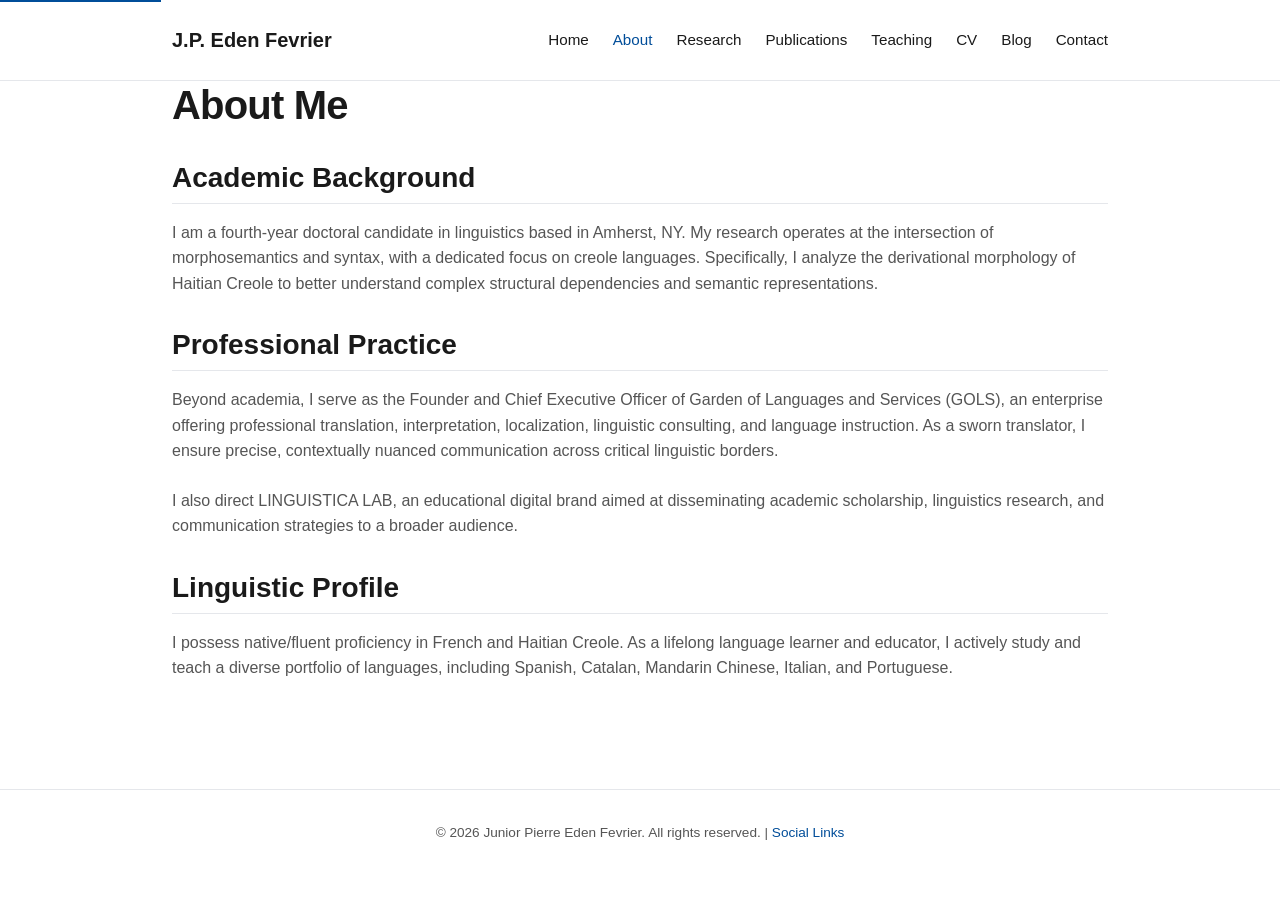
==== about.html @ 9f8e06f8 "Add files via upload" ====
<!DOCTYPE html>
<html lang="en">
<head>
    <meta charset="UTF-8">
    <meta name="viewport" content="width=device-width, initial-scale=1.0">
    <title>About | Junior Pierre Eden Fevrier</title>
    <link rel="stylesheet" href="styles.css">
</head>
<body>
    <a href="#main-content" class="skip-link">Skip to main content</a>
    <header>
        <div class="container header-container">
            <a href="index.html" class="logo">J.P. Eden Fevrier</a>
            <button class="menu-toggle" aria-label="Toggle navigation" aria-expanded="false">☰</button>
            <nav id="primary-nav">
                <ul>
                    <li><a href="index.html">Home</a></li>
                    <li><a href="about.html" style="color: var(--accent-color);">About</a></li>
                    <li><a href="research.html">Research</a></li>
                    <li><a href="publications.html">Publications</a></li>
                    <li><a href="teaching.html">Teaching</a></li>
                    <li><a href="cv.html">CV</a></li>
                    <li><a href="blog.html">Blog</a></li>
                    <li><a href="contact.html">Contact</a></li>
                </ul>
            </nav>
        </div>
    </header>

    <main id="main-content" class="container">
        <h1>About Me</h1>
        
        <section>
            <h2>Academic Background</h2>
            <p>I am a fourth-year doctoral candidate in linguistics based in Amherst, NY. My research operates at the intersection of morphosemantics and syntax, with a dedicated focus on creole languages. Specifically, I analyze the derivational morphology of Haitian Creole to better understand complex structural dependencies and semantic representations.</p>
        </section>

        <section>
            <h2>Professional Practice</h2>
            <p>Beyond academia, I serve as the Founder and Chief Executive Officer of Garden of Languages and Services (GOLS), an enterprise offering professional translation, interpretation, localization, linguistic consulting, and language instruction. As a sworn translator, I ensure precise, contextually nuanced communication across critical linguistic borders.</p>
            <p>I also direct LINGUISTICA LAB, an educational digital brand aimed at disseminating academic scholarship, linguistics research, and communication strategies to a broader audience.</p>
        </section>
        
        <section>
            <h2>Linguistic Profile</h2>
            <p>I possess native/fluent proficiency in French and Haitian Creole. As a lifelong language learner and educator, I actively study and teach a diverse portfolio of languages, including Spanish, Catalan, Mandarin Chinese, Italian, and Portuguese.</p>
        </section>
    </main>

    <footer>
        <div class="container">
            <p>&copy; 2026 Junior Pierre Eden Fevrier. All rights reserved. | <a href="contact.html">Social Links</a></p>
        </div>
    </footer>
    <script>
        const toggle = document.querySelector('.menu-toggle');
        const nav = document.querySelector('#primary-nav');
        toggle.addEventListener('click', () => { nav.classList.toggle('active'); });
    </script>
</body>
</html>
---- styles.css ----
/* styles.css */
:root {
  --bg-color: #ffffff;
  --text-primary: #1a1a1a;
  --text-secondary: #555555;
  --accent-color: #004d99;
  --border-color: #e5e7eb;
  --bg-hover: #f3f4f6;
  --font-sans: -apple-system, BlinkMacSystemFont, "Segoe UI", Roboto, Oxygen-Sans, Ubuntu, Cantarell, "Helvetica Neue", sans-serif;
  --container-width: 1000px;
}

* {
  box-sizing: border-box;
  margin: 0;
  padding: 0;
}

body {
  font-family: var(--font-sans);
  color: var(--text-primary);
  background-color: var(--bg-color);
  line-height: 1.6;
  display: flex;
  flex-direction: column;
  min-height: 100vh;
}

a {
  color: var(--accent-color);
  text-decoration: none;
  transition: color 0.2s ease, text-decoration 0.2s ease;
}

a:hover {
  text-decoration: underline;
}

/* Accessibility */
.skip-link {
  position: absolute;
  top: -40px;
  left: 0;
  background: var(--accent-color);
  color: white;
  padding: 8px;
  z-index: 100;
}
.skip-link:focus {
  top: 0;
}
:focus-visible {
  outline: 2px solid var(--accent-color);
  outline-offset: 2px;
}

/* Typography */
h1, h2, h3, h4 {
  font-weight: 600;
  line-height: 1.2;
  margin-bottom: 1rem;
}
h1 { font-size: 2.5rem; letter-spacing: -0.02em; }
h2 { font-size: 1.75rem; border-bottom: 1px solid var(--border-color); padding-bottom: 0.5rem; margin-top: 2rem; }
h3 { font-size: 1.25rem; }
p, ul, ol { margin-bottom: 1.5rem; color: var(--text-secondary); }
ul, ol { padding-left: 1.5rem; }

/* Layout */
.container {
  width: 100%;
  max-width: var(--container-width);
  margin: 0 auto;
  padding: 0 2rem;
}
main {
  flex: 1;
  padding: 4rem 0;
}

/* Header & Nav */
header {
  border-bottom: 1px solid var(--border-color);
  padding: 1.5rem 0;
}
.header-container {
  display: flex;
  justify-content: space-between;
  align-items: center;
}
.logo {
  font-size: 1.25rem;
  font-weight: 700;
  color: var(--text-primary);
  text-decoration: none;
}
.logo:hover { text-decoration: none; }

nav ul {
  list-style: none;
  display: flex;
  gap: 1.5rem;
  margin: 0;
  padding: 0;
}
nav a {
  color: var(--text-primary);
  font-size: 0.95rem;
  font-weight: 500;
}
nav a:hover {
  color: var(--accent-color);
  text-decoration: none;
}

.menu-toggle {
  display: none;
  background: none;
  border: none;
  font-size: 1.5rem;
  cursor: pointer;
  color: var(--text-primary);
}

/* Buttons */
.btn {
  display: inline-block;
  padding: 0.75rem 1.5rem;
  background-color: var(--bg-hover);
  color: var(--text-primary);
  border: 1px solid var(--border-color);
  border-radius: 4px;
  font-weight: 500;
  text-decoration: none;
  margin-right: 1rem;
  margin-bottom: 1rem;
}
.btn.primary {
  background-color: var(--accent-color);
  color: white;
  border-color: var(--accent-color);
}
.btn:hover {
  background-color: var(--border-color);
  text-decoration: none;
}
.btn.primary:hover {
  background-color: #003366;
}

/* Grids */
.grid-2 {
  display: grid;
  grid-template-columns: 1fr 1fr;
  gap: 2rem;
}
.grid-4 {
  display: grid;
  grid-template-columns: repeat(4, 1fr);
  gap: 1.5rem;
}
.card {
  border: 1px solid var(--border-color);
  padding: 1.5rem;
  border-radius: 4px;
  background: #fff;
}
.card h3 { margin-bottom: 0.5rem; }
.card p { margin-bottom: 0; font-size: 0.9rem; }

/* Timeline (CV) */
.timeline-item {
  margin-bottom: 2rem;
  padding-left: 1.5rem;
  border-left: 2px solid var(--border-color);
  position: relative;
}
.timeline-item::before {
  content: '';
  position: absolute;
  left: -6px;
  top: 6px;
  width: 10px;
  height: 10px;
  border-radius: 50%;
  background: var(--accent-color);
}
.timeline-date {
  font-size: 0.85rem;
  color: var(--accent-color);
  font-weight: 600;
  margin-bottom: 0.25rem;
  display: block;
}

/* Tags */
.tag {
  display: inline-block;
  padding: 0.2rem 0.6rem;
  background: var(--bg-hover);
  border-radius: 20px;
  font-size: 0.75rem;
  font-weight: 600;
  color: var(--text-secondary);
  margin-right: 0.5rem;
}

/* Footer */
footer {
  border-top: 1px solid var(--border-color);
  padding: 2rem 0;
  text-align: center;
  font-size: 0.85rem;
  color: var(--text-secondary);
}

/* Responsive */
@media (max-width: 1080px) {
  .menu-toggle {
    display: block;
  }
  nav {
    display: none;
    width: 100%;
    position: absolute;
    top: 70px;
    left: 0;
    background: var(--bg-color);
    border-bottom: 1px solid var(--border-color);
    padding: 1rem 2rem;
    z-index: 50;
  }
  nav.active {
    display: block;
  }
  nav ul {
    flex-direction: column;
    gap: 1rem;
  }
  .grid-4, .grid-2 {
    grid-template-columns: 1fr;
  }
}
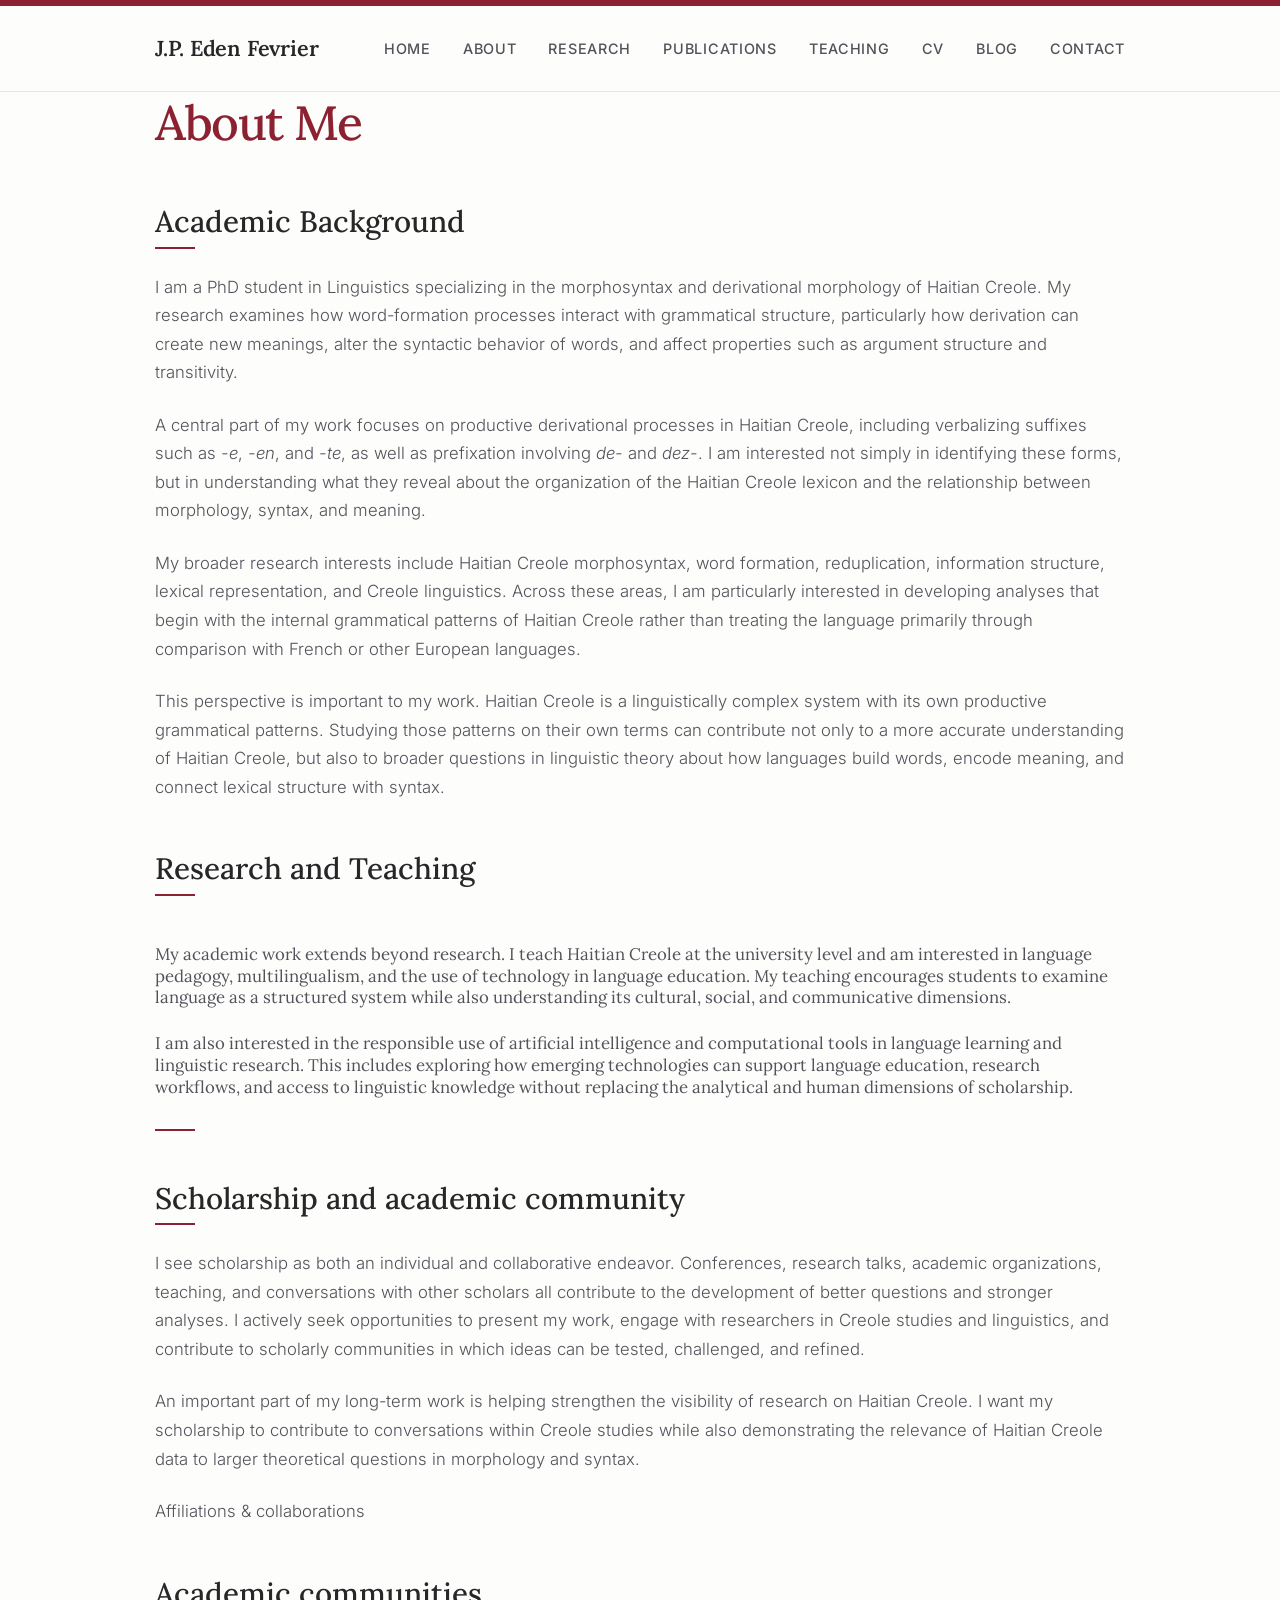
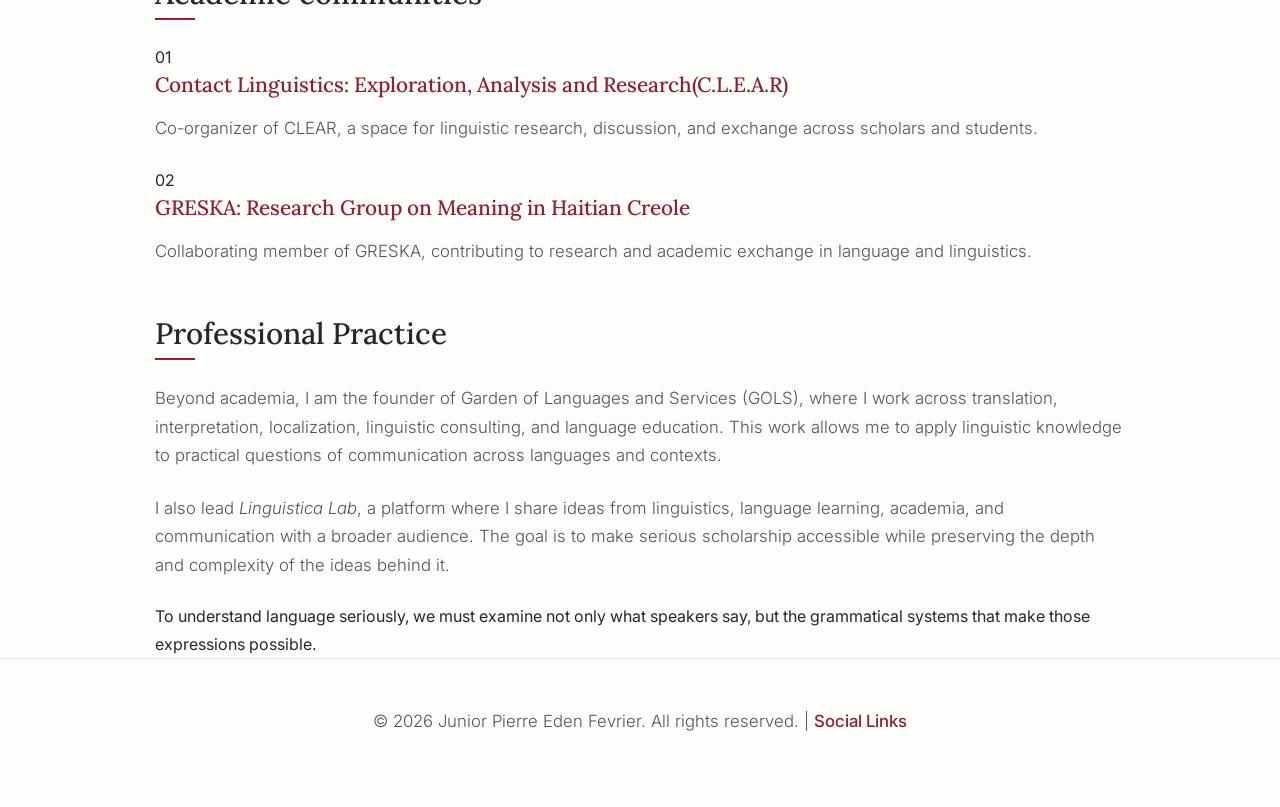
==== commit c15c7909: "Revise content in about.html for clarity and detail Updated the academic background, research, teach" ====
--- a/about.html
+++ b/about.html
@@ -32,19 +32,82 @@
         
         <section>
             <h2>Academic Background</h2>
-            <p>I am a fourth-year doctoral candidate in linguistics based in Amherst, NY. My research operates at the intersection of morphosemantics and syntax, with a dedicated focus on creole languages. Specifically, I analyze the derivational morphology of Haitian Creole to better understand complex structural dependencies and semantic representations.</p>
+            <p>I am a PhD student in Linguistics specializing in the morphosyntax and derivational morphology of Haitian Creole. My research examines how word-formation processes interact with grammatical structure, particularly how derivation can create new meanings, alter the syntactic behavior of words, and affect properties such as argument structure and transitivity.</p>
+
+            <p>A central part of my work focuses on productive derivational processes in Haitian Creole, including verbalizing suffixes such as <em>-e</em>, <em>-en</em>, and <em>-te</em>, as well as prefixation involving <em>de-</em> and <em>dez-</em>. I am interested not simply in identifying these forms, but in understanding what they reveal about the organization of the Haitian Creole lexicon and the relationship between morphology, syntax, and meaning.</p>
+
+            <p>My broader research interests include Haitian Creole morphosyntax, word formation, reduplication, information structure, lexical representation, and Creole linguistics. Across these areas, I am particularly interested in developing analyses that begin with the internal grammatical patterns of Haitian Creole rather than treating the language primarily through comparison with French or other European languages.</p>
+
+            <p>This perspective is important to my work. Haitian Creole is a linguistically complex system with its own productive grammatical patterns. Studying those patterns on their own terms can contribute not only to a more accurate understanding of Haitian Creole, but also to broader questions in linguistic theory about how languages build words, encode meaning, and connect lexical structure with syntax.</p>
         </section>
 
+        </section>
+            <h2>Research and Teaching<h2>
+            <p>My academic work extends beyond research. I teach Haitian Creole at the university level and am interested in language pedagogy, multilingualism, and the use of technology in language education. My teaching encourages students to examine language as a structured system while also understanding its cultural, social, and communicative dimensions.</p>
+
+            <p>I am also interested in the responsible use of artificial intelligence and computational tools in language learning and linguistic research. This includes exploring how emerging technologies can support language education, research workflows, and access to linguistic knowledge without replacing the analytical and human dimensions of scholarship.</p>
+         </section>
+            
+         </section>
+            <h2>Scholarship and academic community</h2>
+            <p>I see scholarship as both an individual and collaborative endeavor. Conferences, research talks, academic organizations, teaching, and conversations with other scholars all contribute to the development of better questions and stronger analyses. I actively seek opportunities to present my work, engage with researchers in Creole studies and linguistics, and contribute to scholarly communities in which ideas can be tested, challenged, and refined.</p>
+            <p>An important part of my long-term work is helping strengthen the visibility of research on Haitian Creole. I want my scholarship to contribute to conversations within Creole studies while also demonstrating the relevance of Haitian Creole data to larger theoretical questions in morphology and syntax.</p>
+        <section>
+
+        <!-- AFFILIATIONS -->
+
+<section class="framework-section shell">
+  <div class="section-heading">
+    <div>
+      <p class="eyebrow">Affiliations & collaborations</p>
+      <h2>Academic communities</h2>
+    </div>
+  </div>
+
+  <div class="framework-list">
+
+    <article>
+      <span>01</span>
+      <div>
+        <h3>
+          <a href="https://ubwp.buffalo.edu/clear-linguistics/" target="_blank" rel="noopener">
+            Contact Linguistics: Exploration, Analysis and Research(C.L.E.A.R) 
+          </a>
+        </h3>
+        <p>
+          Co-organizer of CLEAR, a space for linguistic research,
+          discussion, and exchange across scholars and students.
+        </p>
+      </div>
+    </article>
+
+    <article>
+      <span>02</span>
+      <div>
+        <h3>
+          <a href="https://greskaayiti.com/" target="_blank" rel="noopener">
+            GRESKA: Research Group on Meaning in Haitian Creole
+          </a>
+        </h3>
+        <p>
+          Collaborating member of GRESKA, contributing to research
+          and academic exchange in language and linguistics.
+        </p>
+      </div>
+    </article>
+
+  </div>
+</section>
+    
         <section>
             <h2>Professional Practice</h2>
-            <p>Beyond academia, I serve as the Founder and Chief Executive Officer of Garden of Languages and Services (GOLS), an enterprise offering professional translation, interpretation, localization, linguistic consulting, and language instruction. As a sworn translator, I ensure precise, contextually nuanced communication across critical linguistic borders.</p>
-            <p>I also direct LINGUISTICA LAB, an educational digital brand aimed at disseminating academic scholarship, linguistics research, and communication strategies to a broader audience.</p>
+            <p>Beyond academia, I am the founder of Garden of Languages and Services (GOLS), where I work across translation, interpretation, localization, linguistic consulting, and language education. This work allows me to apply linguistic knowledge to practical questions of communication across languages and contexts.</p>
+            <p>I also lead <em>Linguistica Lab</em>, a platform where I share ideas from linguistics, language learning, academia, and communication with a broader audience. The goal is to make serious scholarship accessible while preserving the depth and complexity of the ideas behind it.</p>
+        
+        <blockquote>To understand language seriously, we must examine not only what speakers say, but the grammatical systems that make those expressions possible.</blockquote>
         </section>
         
-        <section>
-            <h2>Linguistic Profile</h2>
-            <p>I possess native/fluent proficiency in French and Haitian Creole. As a lifelong language learner and educator, I actively study and teach a diverse portfolio of languages, including Spanish, Catalan, Mandarin Chinese, Italian, and Portuguese.</p>
-        </section>
+
     </main>
 
     <footer>
@@ -58,4 +121,4 @@
         toggle.addEventListener('click', () => { nav.classList.toggle('active'); });
     </script>
 </body>
-</html>+</html>
--- a/styles.css
+++ b/styles.css
@@ -1,13 +1,29 @@
-/* styles.css */
+/* ==========================================================================
+   styles.css | Premium Editorial Academic Theme
+   ========================================================================== */
+
+@import url('https://fonts.googleapis.com/css2?family=Inter:wght@300;400;500;600&family=Lora:ital,wght@0,400;0,500;0,600;1,400;1,500&display=swap');
+
 :root {
-  --bg-color: #ffffff;
-  --text-primary: #1a1a1a;
-  --text-secondary: #555555;
-  --accent-color: #004d99;
-  --border-color: #e5e7eb;
-  --bg-hover: #f3f4f6;
-  --font-sans: -apple-system, BlinkMacSystemFont, "Segoe UI", Roboto, Oxygen-Sans, Ubuntu, Cantarell, "Helvetica Neue", sans-serif;
-  --container-width: 1000px;
+  /* Color Palette */
+  --bg-body: #FDFDFB; /* Warm, paper-like off-white */
+  --bg-surface: #FFFFFF;
+  --text-main: #27272A; /* Slate 800 */
+  --text-muted: #52525B; /* Slate 600 */
+  --accent-primary: #8C2131; /* Deep Academic Burgundy */
+  --accent-hover: #6A1825;
+  --border-light: #E4E4E7;
+  --border-dark: #D4D4D8;
+  
+  /* Typography */
+  --font-heading: 'Lora', serif;
+  --font-body: 'Inter', sans-serif;
+  
+  /* Layout & Effects */
+  --container-width: 1050px;
+  --shadow-sm: 0 2px 8px rgba(0,0,0,0.04);
+  --shadow-md: 0 12px 24px rgba(39, 39, 42, 0.08);
+  --transition: all 0.3s cubic-bezier(0.4, 0, 0.2, 1);
 }
 
 * {
@@ -17,99 +33,136 @@
 }
 
 body {
-  font-family: var(--font-sans);
-  color: var(--text-primary);
-  background-color: var(--bg-color);
-  line-height: 1.6;
+  font-family: var(--font-body);
+  color: var(--text-main);
+  background-color: var(--bg-body);
+  line-height: 1.7;
   display: flex;
   flex-direction: column;
   min-height: 100vh;
-}
+  border-top: 6px solid var(--accent-primary); /* Distinctive top brand bar */
+}
+
+/* ==========================================================================
+   Typography
+   ========================================================================== */
+h1, h2, h3, h4 {
+  font-family: var(--font-heading);
+  font-weight: 500;
+  line-height: 1.3;
+  color: var(--text-main);
+  margin-bottom: 1rem;
+}
+
+h1 { 
+  font-size: 3rem; 
+  letter-spacing: -0.03em; 
+  color: var(--accent-primary);
+}
+
+h2 { 
+  font-size: 1.85rem; 
+  margin-top: 3rem;
+  margin-bottom: 1.5rem;
+  position: relative;
+  padding-bottom: 0.5rem;
+}
+
+/* Elegant custom underline for H2s */
+h2::after {
+  content: '';
+  position: absolute;
+  left: 0;
+  bottom: 0;
+  width: 40px;
+  height: 2px;
+  background-color: var(--accent-primary);
+}
+
+h3 { font-size: 1.3rem; }
+
+p, ul, ol { 
+  margin-bottom: 1.5rem; 
+  color: var(--text-muted); 
+  font-size: 1.05rem;
+  font-weight: 300;
+}
+
+ul, ol { padding-left: 1.5rem; }
 
 a {
-  color: var(--accent-color);
+  color: var(--accent-primary);
   text-decoration: none;
-  transition: color 0.2s ease, text-decoration 0.2s ease;
+  transition: var(--transition);
+  font-weight: 500;
 }
 
 a:hover {
+  color: var(--accent-hover);
   text-decoration: underline;
-}
-
-/* Accessibility */
-.skip-link {
-  position: absolute;
-  top: -40px;
-  left: 0;
-  background: var(--accent-color);
-  color: white;
-  padding: 8px;
-  z-index: 100;
-}
-.skip-link:focus {
-  top: 0;
-}
-:focus-visible {
-  outline: 2px solid var(--accent-color);
-  outline-offset: 2px;
-}
-
-/* Typography */
-h1, h2, h3, h4 {
-  font-weight: 600;
-  line-height: 1.2;
-  margin-bottom: 1rem;
-}
-h1 { font-size: 2.5rem; letter-spacing: -0.02em; }
-h2 { font-size: 1.75rem; border-bottom: 1px solid var(--border-color); padding-bottom: 0.5rem; margin-top: 2rem; }
-h3 { font-size: 1.25rem; }
-p, ul, ol { margin-bottom: 1.5rem; color: var(--text-secondary); }
-ul, ol { padding-left: 1.5rem; }
-
-/* Layout */
+  text-underline-offset: 4px;
+}
+
+/* ==========================================================================
+   Layout & Components
+   ========================================================================== */
 .container {
   width: 100%;
   max-width: var(--container-width);
   margin: 0 auto;
-  padding: 0 2rem;
-}
+  padding: 0 2.5rem;
+}
+
 main {
   flex: 1;
-  padding: 4rem 0;
+  padding: 5rem 0;
 }
 
 /* Header & Nav */
 header {
-  border-bottom: 1px solid var(--border-color);
+  background-color: rgba(253, 253, 251, 0.95);
+  backdrop-filter: blur(8px);
+  position: sticky;
+  top: 0;
+  z-index: 10;
+  border-bottom: 1px solid var(--border-light);
   padding: 1.5rem 0;
 }
+
 .header-container {
   display: flex;
   justify-content: space-between;
   align-items: center;
 }
+
 .logo {
-  font-size: 1.25rem;
-  font-weight: 700;
-  color: var(--text-primary);
-  text-decoration: none;
-}
-.logo:hover { text-decoration: none; }
+  font-family: var(--font-heading);
+  font-size: 1.35rem;
+  font-weight: 600;
+  color: var(--text-main);
+  letter-spacing: -0.01em;
+}
+
+.logo:hover { text-decoration: none; color: var(--accent-primary); }
 
 nav ul {
   list-style: none;
   display: flex;
-  gap: 1.5rem;
+  gap: 2rem;
   margin: 0;
   padding: 0;
 }
+
 nav a {
-  color: var(--text-primary);
-  font-size: 0.95rem;
+  color: var(--text-muted);
+  font-size: 0.9rem;
   font-weight: 500;
-}
-nav a:hover {
-  color: var(--accent-color);
+  text-transform: uppercase;
+  letter-spacing: 0.05em;
+}
+
+nav a:hover, nav a[style*="color: var(--accent-color)"] {
+  color: var(--accent-primary);
   text-decoration: none;
 }
 
@@ -119,125 +172,163 @@
   border: none;
   font-size: 1.5rem;
   cursor: pointer;
-  color: var(--text-primary);
+  color: var(--text-main);
 }
 
 /* Buttons */
 .btn {
   display: inline-block;
-  padding: 0.75rem 1.5rem;
-  background-color: var(--bg-hover);
-  color: var(--text-primary);
-  border: 1px solid var(--border-color);
-  border-radius: 4px;
-  font-weight: 500;
-  text-decoration: none;
+  padding: 0.85rem 1.75rem;
+  background-color: transparent;
+  color: var(--text-main);
+  border: 1px solid var(--border-dark);
+  border-radius: 3px;
+  font-family: var(--font-body);
+  font-size: 0.85rem;
+  font-weight: 600;
+  text-transform: uppercase;
+  letter-spacing: 0.05em;
   margin-right: 1rem;
   margin-bottom: 1rem;
-}
+  transition: var(--transition);
+}
+
 .btn.primary {
-  background-color: var(--accent-color);
-  color: white;
-  border-color: var(--accent-color);
-}
+  background-color: var(--accent-primary);
+  color: #FFF;
+  border-color: var(--accent-primary);
+}
+
 .btn:hover {
-  background-color: var(--border-color);
+  background-color: var(--text-main);
+  border-color: var(--text-main);
+  color: #FFF;
   text-decoration: none;
-}
+  transform: translateY(-2px);
+  box-shadow: var(--shadow-sm);
+}
+
 .btn.primary:hover {
-  background-color: #003366;
-}
-
-/* Grids */
-.grid-2 {
-  display: grid;
-  grid-template-columns: 1fr 1fr;
-  gap: 2rem;
-}
-.grid-4 {
-  display: grid;
-  grid-template-columns: repeat(4, 1fr);
-  gap: 1.5rem;
-}
+  background-color: var(--accent-hover);
+  border-color: var(--accent-hover);
+}
+
+/* Cards (Editorial Style) */
+.grid-2 { display: grid; grid-template-columns: 1fr 1fr; gap: 2.5rem; }
+.grid-4 { display: grid; grid-template-columns: repeat(4, 1fr); gap: 1.5rem; }
+
 .card {
-  border: 1px solid var(--border-color);
-  padding: 1.5rem;
+  background: var(--bg-surface);
+  border: 1px solid var(--border-light);
+  border-left: 3px solid transparent;
+  padding: 2rem;
   border-radius: 4px;
-  background: #fff;
-}
-.card h3 { margin-bottom: 0.5rem; }
-.card p { margin-bottom: 0; font-size: 0.9rem; }
+  transition: var(--transition);
+}
+
+.card:hover {
+  border-left-color: var(--accent-primary);
+  box-shadow: var(--shadow-md);
+  transform: translateY(-4px);
+}
+
+.card h3 { margin-bottom: 0.75rem; font-size: 1.2rem; }
+.card p { margin-bottom: 0; font-size: 0.95rem; }
 
 /* Timeline (CV) */
 .timeline-item {
-  margin-bottom: 2rem;
-  padding-left: 1.5rem;
-  border-left: 2px solid var(--border-color);
+  margin-bottom: 2.5rem;
+  padding-left: 2rem;
+  border-left: 1px solid var(--border-dark);
   position: relative;
 }
+
 .timeline-item::before {
   content: '';
   position: absolute;
-  left: -6px;
+  left: -5px;
   top: 6px;
-  width: 10px;
-  height: 10px;
+  width: 9px;
+  height: 9px;
   border-radius: 50%;
-  background: var(--accent-color);
-}
+  background: var(--bg-body);
+  border: 2px solid var(--accent-primary);
+}
+
 .timeline-date {
+  font-family: var(--font-body);
   font-size: 0.85rem;
-  color: var(--accent-color);
+  color: var(--text-muted);
+  text-transform: uppercase;
+  letter-spacing: 0.05em;
   font-weight: 600;
-  margin-bottom: 0.25rem;
+  margin-bottom: 0.5rem;
   display: block;
 }
 
 /* Tags */
 .tag {
   display: inline-block;
-  padding: 0.2rem 0.6rem;
-  background: var(--bg-hover);
+  padding: 0.25rem 0.75rem;
+  background: var(--bg-surface);
+  border: 1px solid var(--border-light);
   border-radius: 20px;
   font-size: 0.75rem;
   font-weight: 600;
-  color: var(--text-secondary);
+  text-transform: uppercase;
+  letter-spacing: 0.05em;
+  color: var(--text-muted);
   margin-right: 0.5rem;
+  margin-bottom: 0.5rem;
+}
+
+/* Accessibility */
+.skip-link {
+  position: absolute;
+  top: -40px;
+  left: 0;
+  background: var(--accent-primary);
+  color: white;
+  padding: 8px;
+  z-index: 100;
+}
+.skip-link:focus { top: 0; }
+:focus-visible {
+  outline: 2px dashed var(--accent-primary);
+  outline-offset: 4px;
 }
 
 /* Footer */
 footer {
-  border-top: 1px solid var(--border-color);
-  padding: 2rem 0;
+  border-top: 1px solid var(--border-light);
+  padding: 3rem 0;
   text-align: center;
-  font-size: 0.85rem;
-  color: var(--text-secondary);
+  font-family: var(--font-body);
+  font-size: 0.9rem;
+  color: var(--text-muted);
 }
 
 /* Responsive */
 @media (max-width: 1080px) {
-  .menu-toggle {
-    display: block;
-  }
+  .menu-toggle { display: block; }
   nav {
     display: none;
     width: 100%;
     position: absolute;
-    top: 70px;
+    top: 79px;
     left: 0;
-    background: var(--bg-color);
-    border-bottom: 1px solid var(--border-color);
-    padding: 1rem 2rem;
-    z-index: 50;
+    background: rgba(253, 253, 251, 0.98);
+    backdrop-filter: blur(8px);
+    border-bottom: 1px solid var(--border-light);
+    padding: 2rem;
+    box-shadow: var(--shadow-sm);
   }
-  nav.active {
-    display: block;
-  }
+  nav.active { display: block; }
   nav ul {
     flex-direction: column;
-    gap: 1rem;
+    gap: 1.5rem;
+    text-align: center;
   }
-  .grid-4, .grid-2 {
-    grid-template-columns: 1fr;
-  }
-}+  .grid-4, .grid-2 { grid-template-columns: 1fr; }
+  h1 { font-size: 2.5rem; }
+}
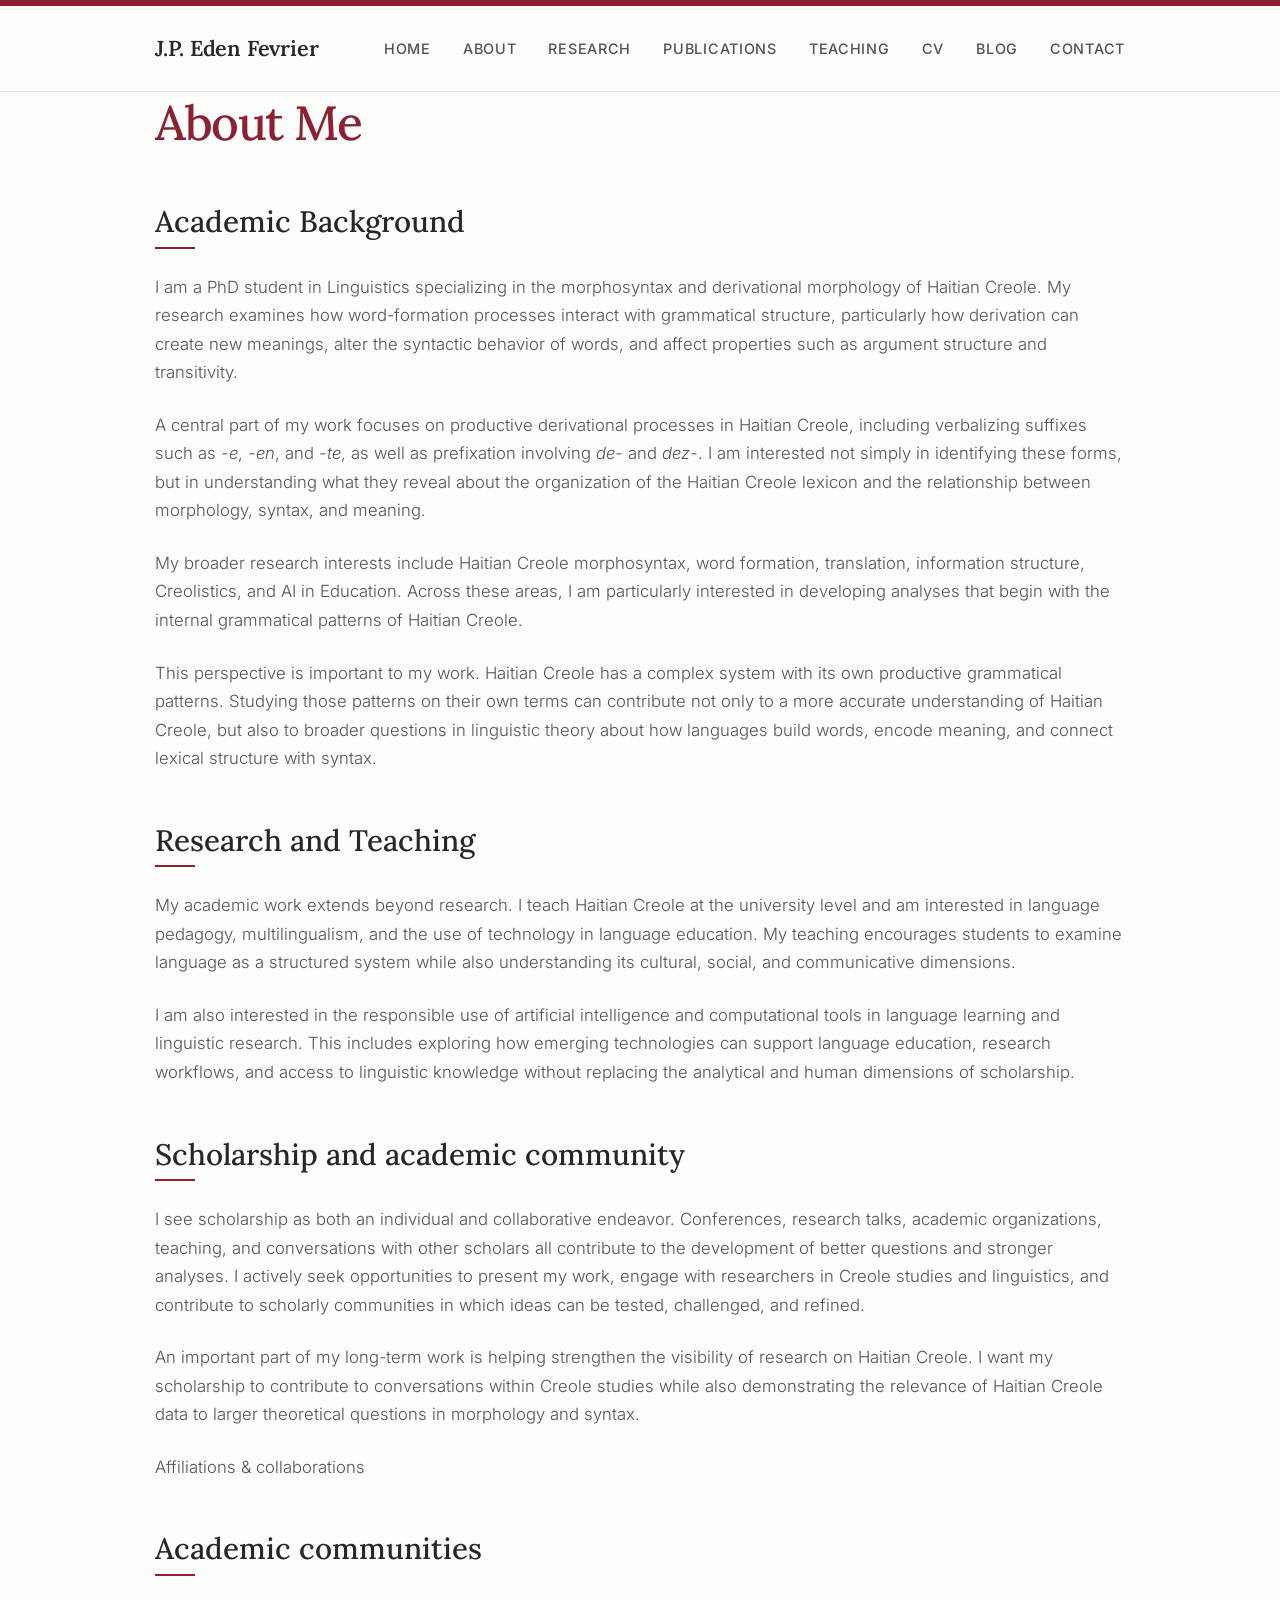
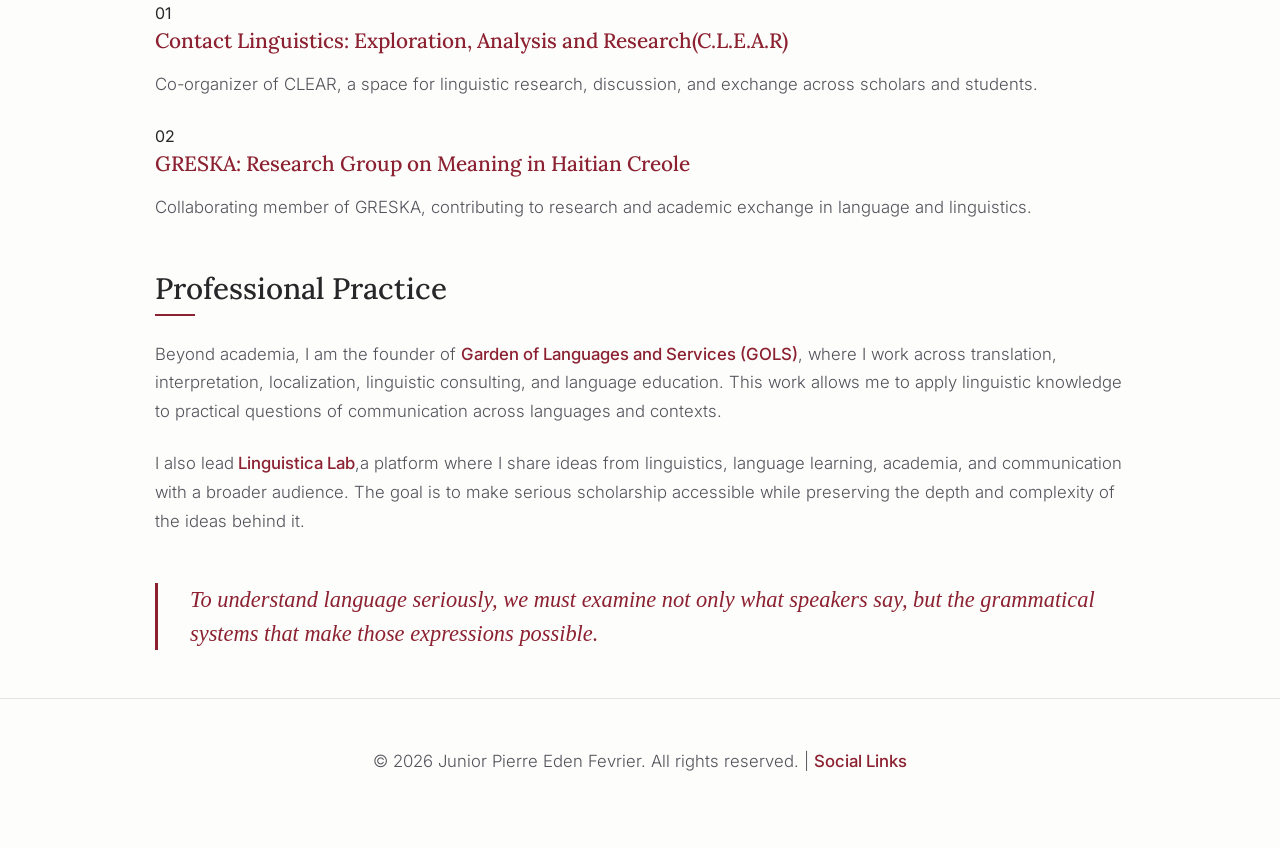
==== commit fffc9a8d: "Update research interests and improve HTML structure" ====
--- a/about.html
+++ b/about.html
@@ -36,13 +36,13 @@
 
             <p>A central part of my work focuses on productive derivational processes in Haitian Creole, including verbalizing suffixes such as <em>-e</em>, <em>-en</em>, and <em>-te</em>, as well as prefixation involving <em>de-</em> and <em>dez-</em>. I am interested not simply in identifying these forms, but in understanding what they reveal about the organization of the Haitian Creole lexicon and the relationship between morphology, syntax, and meaning.</p>
 
-            <p>My broader research interests include Haitian Creole morphosyntax, word formation, reduplication, information structure, lexical representation, and Creole linguistics. Across these areas, I am particularly interested in developing analyses that begin with the internal grammatical patterns of Haitian Creole rather than treating the language primarily through comparison with French or other European languages.</p>
+            <p>My broader research interests include Haitian Creole morphosyntax, word formation, translation, information structure, Creolistics, and AI in Education. Across these areas, I am particularly interested in developing analyses that begin with the internal grammatical patterns of Haitian Creole.</p>
 
-            <p>This perspective is important to my work. Haitian Creole is a linguistically complex system with its own productive grammatical patterns. Studying those patterns on their own terms can contribute not only to a more accurate understanding of Haitian Creole, but also to broader questions in linguistic theory about how languages build words, encode meaning, and connect lexical structure with syntax.</p>
+            <p>This perspective is important to my work. Haitian Creole has a complex system with its own productive grammatical patterns. Studying those patterns on their own terms can contribute not only to a more accurate understanding of Haitian Creole, but also to broader questions in linguistic theory about how languages build words, encode meaning, and connect lexical structure with syntax.</p>
         </section>
 
         </section>
-            <h2>Research and Teaching<h2>
+            <h2>Research and Teaching</h2>
             <p>My academic work extends beyond research. I teach Haitian Creole at the university level and am interested in language pedagogy, multilingualism, and the use of technology in language education. My teaching encourages students to examine language as a structured system while also understanding its cultural, social, and communicative dimensions.</p>
 
             <p>I am also interested in the responsible use of artificial intelligence and computational tools in language learning and linguistic research. This includes exploring how emerging technologies can support language education, research workflows, and access to linguistic knowledge without replacing the analytical and human dimensions of scholarship.</p>
@@ -101,10 +101,11 @@
     
         <section>
             <h2>Professional Practice</h2>
-            <p>Beyond academia, I am the founder of Garden of Languages and Services (GOLS), where I work across translation, interpretation, localization, linguistic consulting, and language education. This work allows me to apply linguistic knowledge to practical questions of communication across languages and contexts.</p>
-            <p>I also lead <em>Linguistica Lab</em>, a platform where I share ideas from linguistics, language learning, academia, and communication with a broader audience. The goal is to make serious scholarship accessible while preserving the depth and complexity of the ideas behind it.</p>
+            <p>Beyond academia, I am the founder of <a href="gols1.com" target="_blank" rel="noopener">Garden of Languages and Services (GOLS)</a>, where I work across translation, interpretation, localization, linguistic consulting, and language education. This work allows me to apply linguistic knowledge to practical questions of communication across languages and contexts.</p>
+            <p>I also lead<a href="https://www.youtube.com/@Linguistica_Lab" target="_blank" rel="noopener"> Linguistica Lab</a>,a platform where I share ideas from linguistics, language learning, academia, and communication with a broader audience. The goal is to make serious scholarship accessible while preserving the depth and complexity of the ideas behind it.</p>
         
-        <blockquote>To understand language seriously, we must examine not only what speakers say, but the grammatical systems that make those expressions possible.</blockquote>
+        <blockquote style="border-left: 3px solid var(--accent-primary); margin: 3rem 0; padding-left: 2rem; font-family: var(--font-heading); font-size: 1.4rem; color: var(--accent-primary); font-style: italic; line-height: 1.5;">To understand language seriously, we must examine not only what speakers say, but the grammatical systems that make those expressions possible.</blockquote>
+        
         </section>
         
 
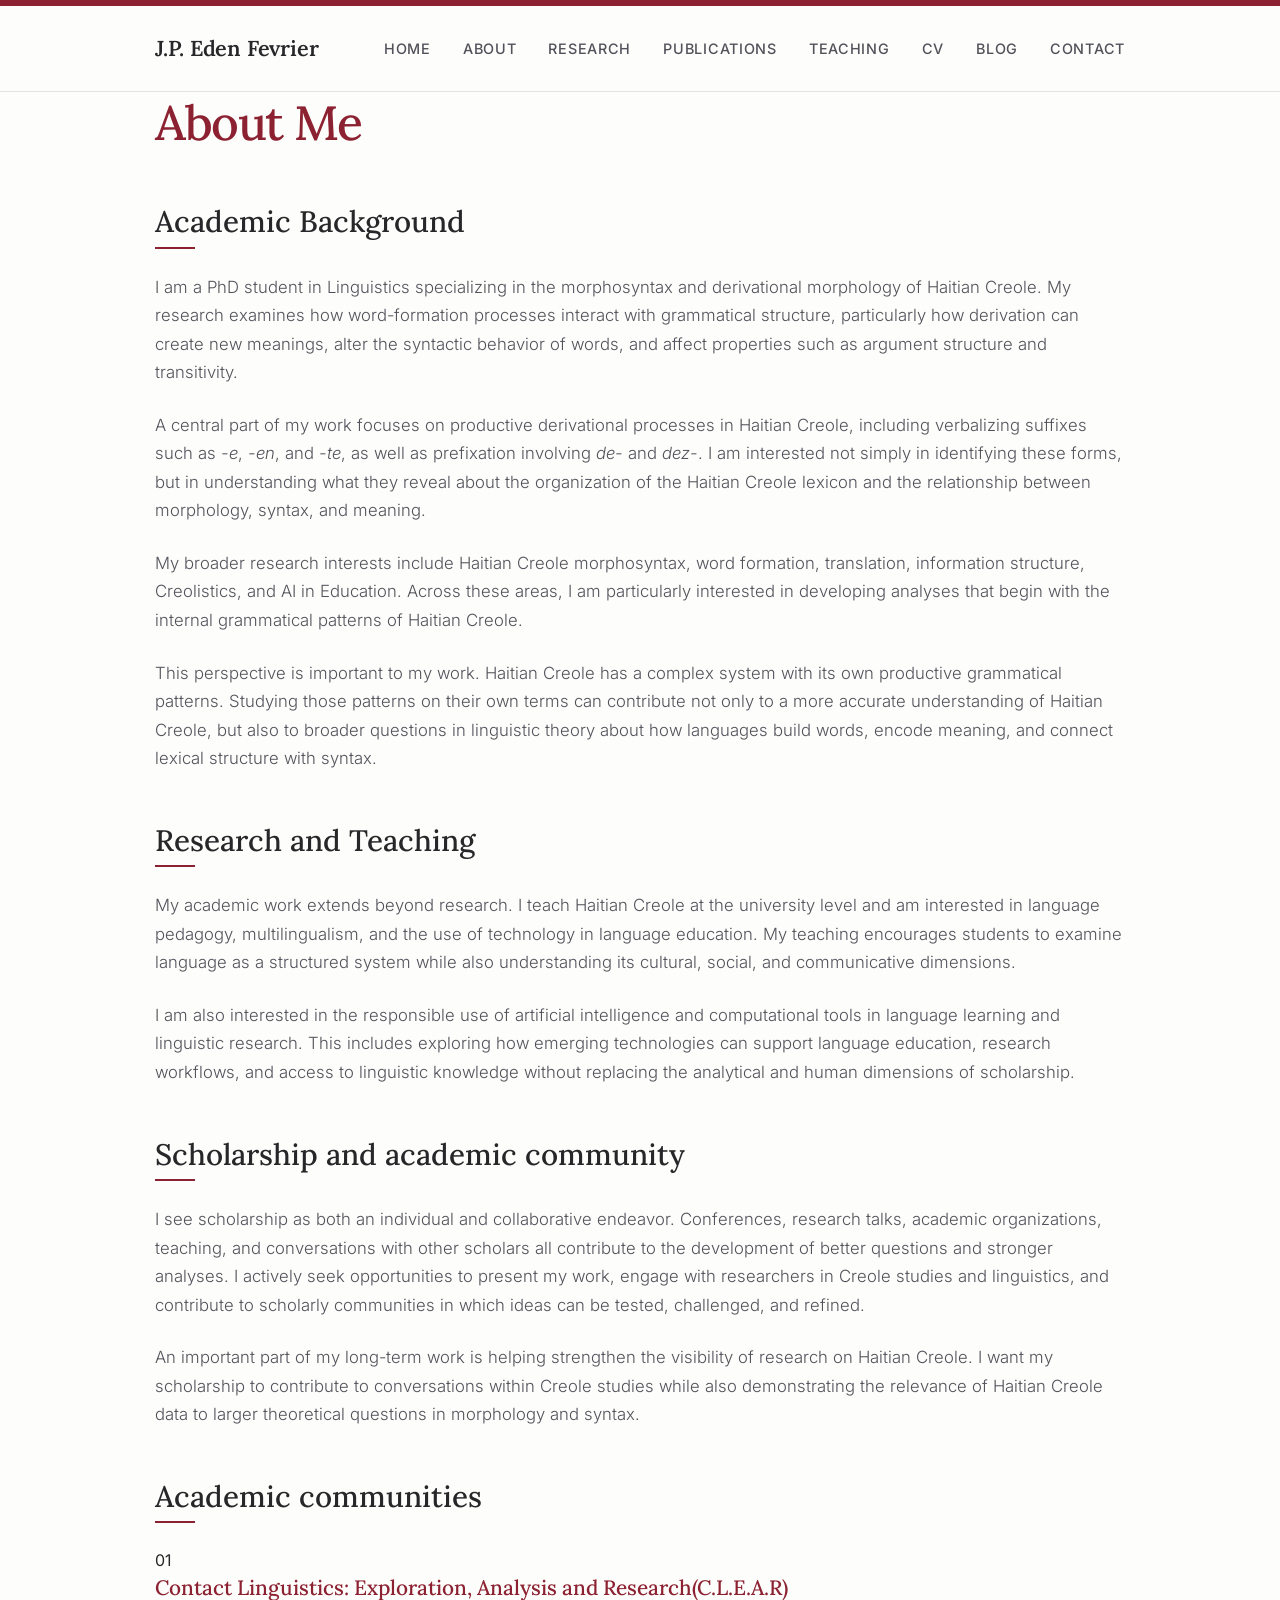
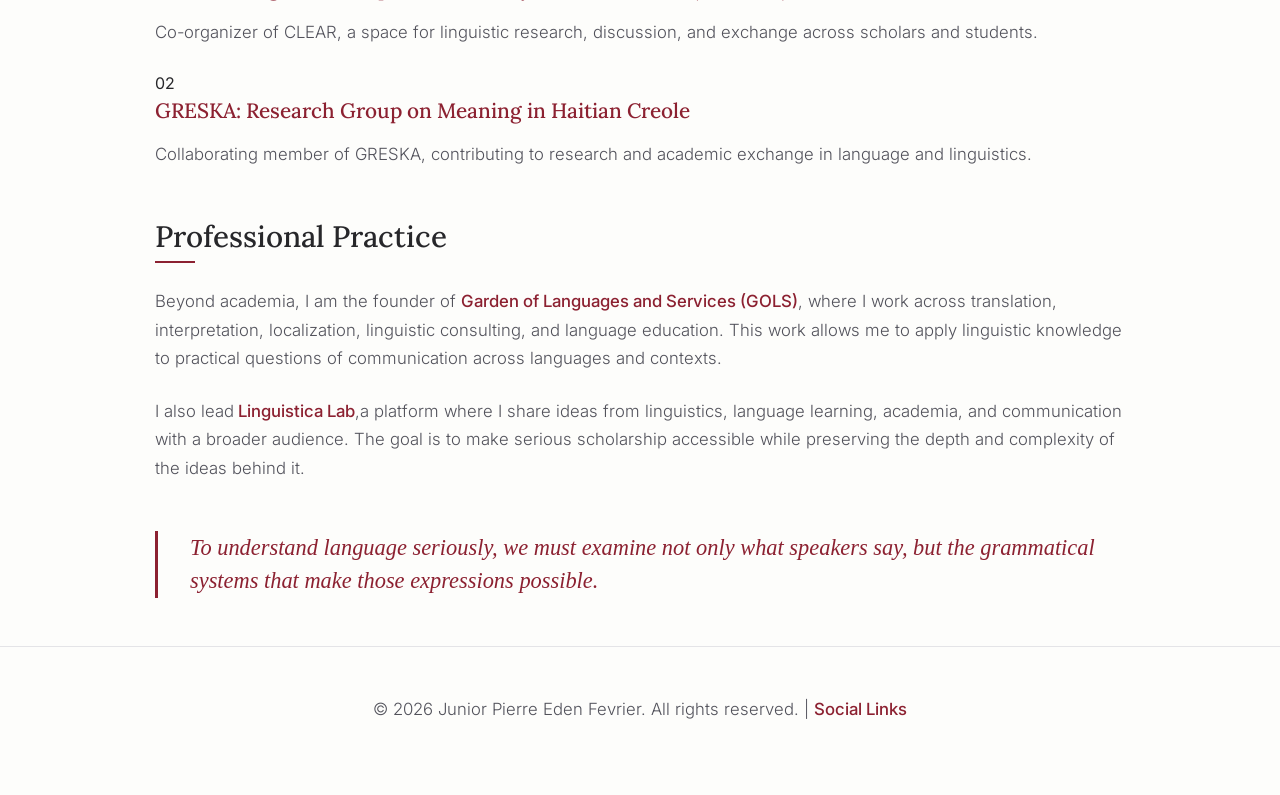
==== commit 54a6ba23: "Remove 'Affiliations & collaborations' paragraph" ====
--- a/about.html
+++ b/about.html
@@ -59,7 +59,6 @@
 <section class="framework-section shell">
   <div class="section-heading">
     <div>
-      <p class="eyebrow">Affiliations & collaborations</p>
       <h2>Academic communities</h2>
     </div>
   </div>
@@ -101,7 +100,7 @@
     
         <section>
             <h2>Professional Practice</h2>
-            <p>Beyond academia, I am the founder of <a href="gols1.com" target="_blank" rel="noopener">Garden of Languages and Services (GOLS)</a>, where I work across translation, interpretation, localization, linguistic consulting, and language education. This work allows me to apply linguistic knowledge to practical questions of communication across languages and contexts.</p>
+            <p>Beyond academia, I am the founder of <a href="https://gols1.com/en/about.html" target="_blank" rel="noopener">Garden of Languages and Services (GOLS)</a>, where I work across translation, interpretation, localization, linguistic consulting, and language education. This work allows me to apply linguistic knowledge to practical questions of communication across languages and contexts.</p>
             <p>I also lead<a href="https://www.youtube.com/@Linguistica_Lab" target="_blank" rel="noopener"> Linguistica Lab</a>,a platform where I share ideas from linguistics, language learning, academia, and communication with a broader audience. The goal is to make serious scholarship accessible while preserving the depth and complexity of the ideas behind it.</p>
         
         <blockquote style="border-left: 3px solid var(--accent-primary); margin: 3rem 0; padding-left: 2rem; font-family: var(--font-heading); font-size: 1.4rem; color: var(--accent-primary); font-style: italic; line-height: 1.5;">To understand language seriously, we must examine not only what speakers say, but the grammatical systems that make those expressions possible.</blockquote>
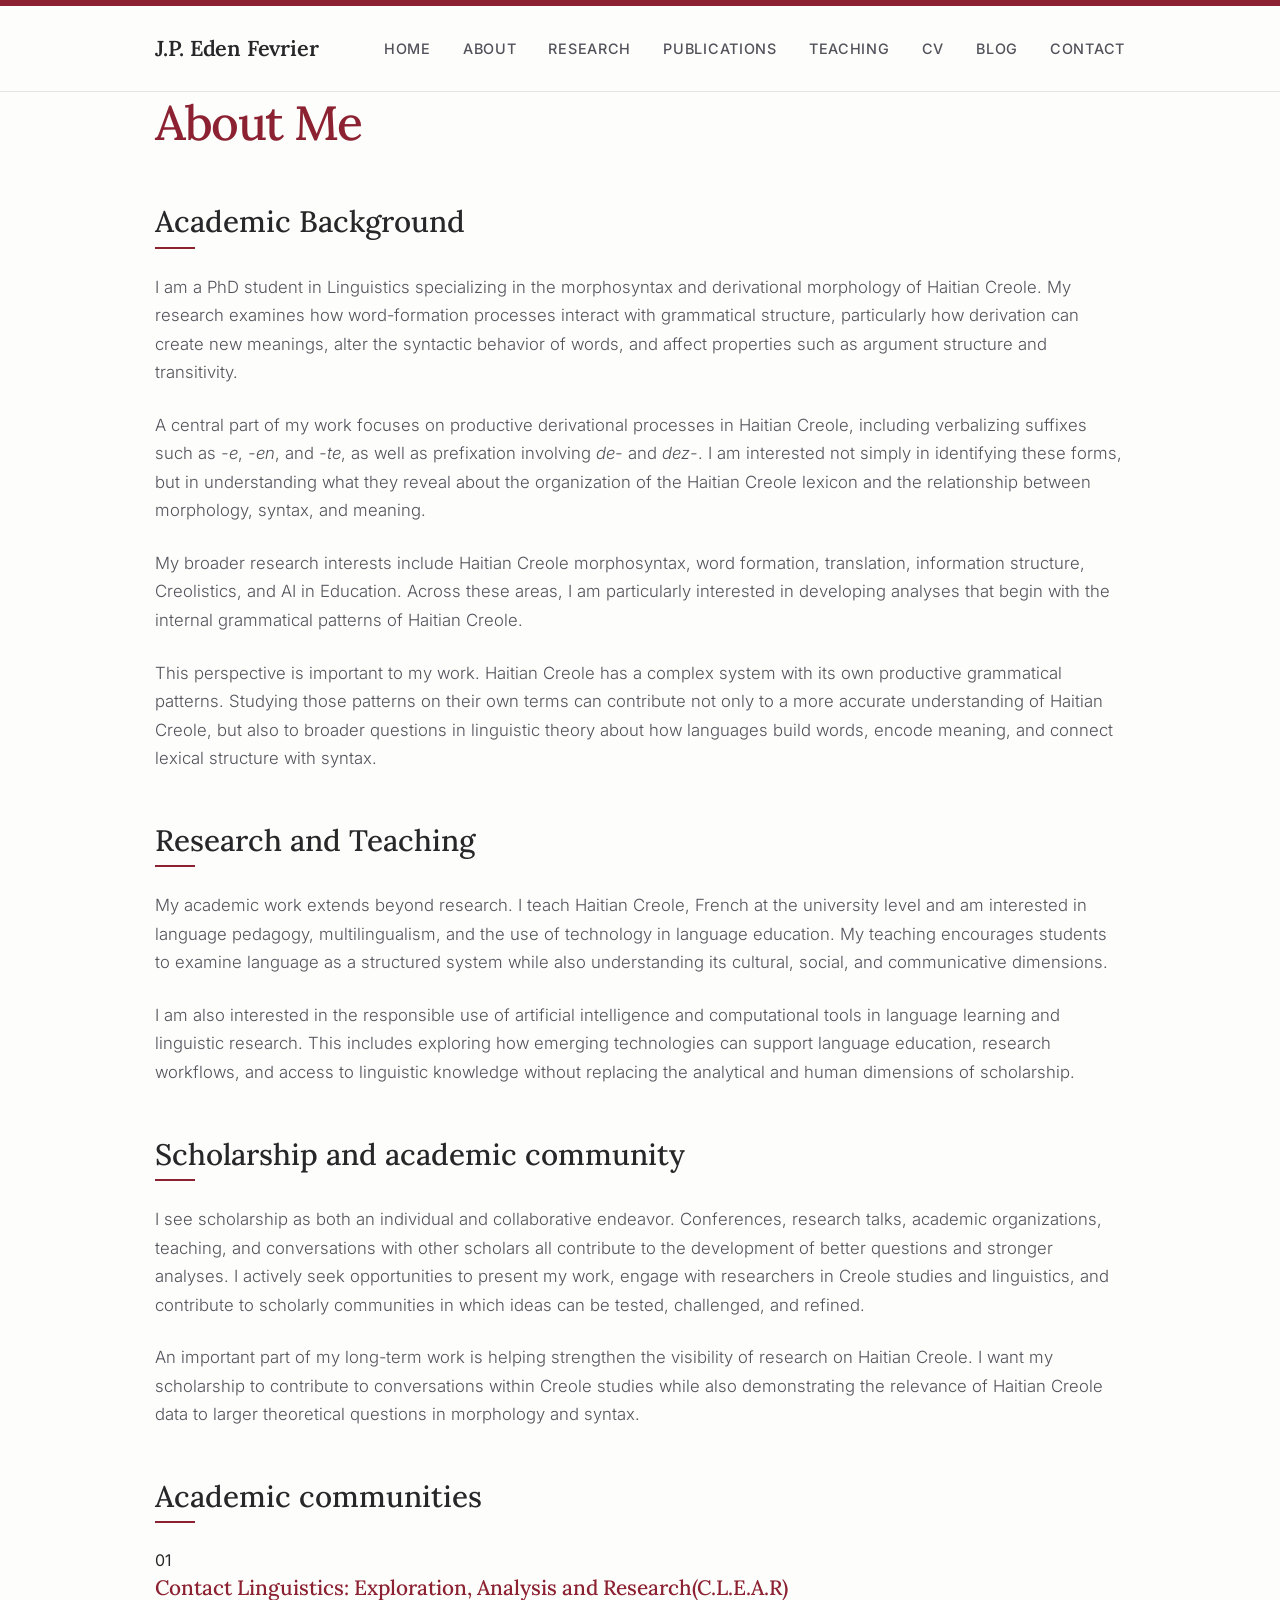
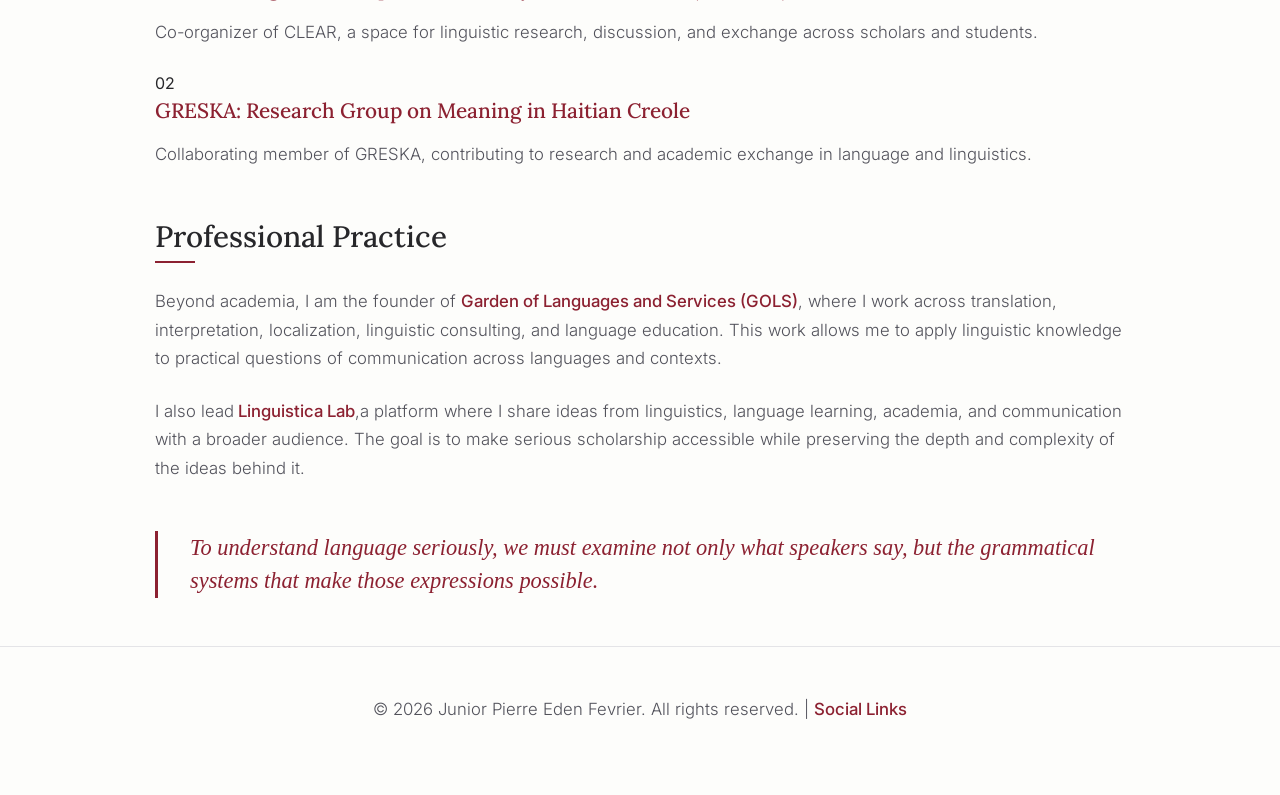
==== commit 77e70287: "Add French to language taught at university level" ====
--- a/about.html
+++ b/about.html
@@ -43,7 +43,7 @@
 
         </section>
             <h2>Research and Teaching</h2>
-            <p>My academic work extends beyond research. I teach Haitian Creole at the university level and am interested in language pedagogy, multilingualism, and the use of technology in language education. My teaching encourages students to examine language as a structured system while also understanding its cultural, social, and communicative dimensions.</p>
+            <p>My academic work extends beyond research. I teach Haitian Creole, French at the university level and am interested in language pedagogy, multilingualism, and the use of technology in language education. My teaching encourages students to examine language as a structured system while also understanding its cultural, social, and communicative dimensions.</p>
 
             <p>I am also interested in the responsible use of artificial intelligence and computational tools in language learning and linguistic research. This includes exploring how emerging technologies can support language education, research workflows, and access to linguistic knowledge without replacing the analytical and human dimensions of scholarship.</p>
          </section>
